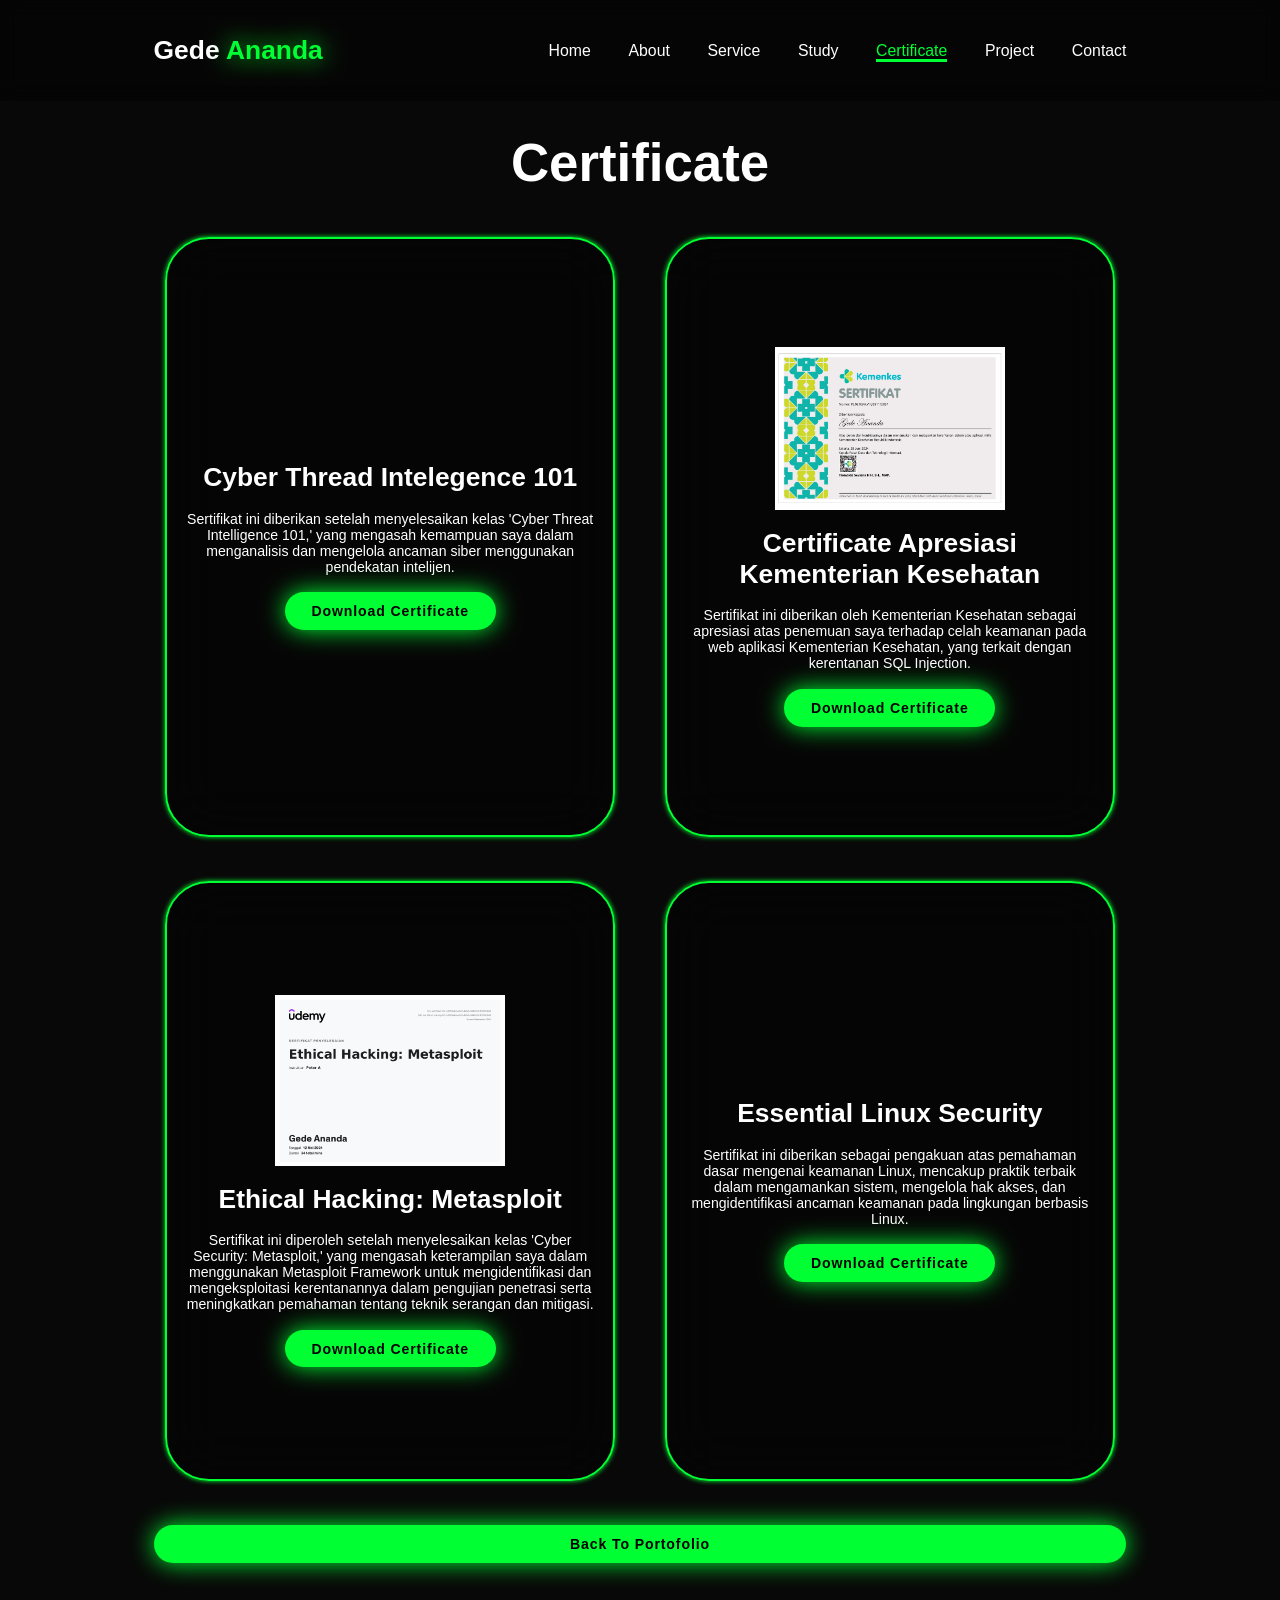
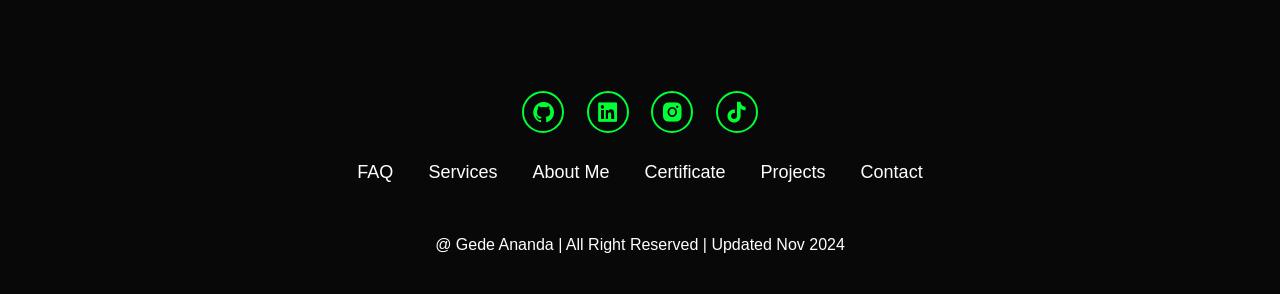
==== certificate.html @ a4a3d056 "Add files via upload" ====
<!DOCTYPE html>
<html lang="en">
	<head>
		<meta charset="UTF-8">
		<meta name="viewport" content="width=device-width, initial-scale=1.0">
		<link rel="icon" href="my_certificate/logo.jpg" type="image/x-icon" />
		<title>Gede Ananda Certificate</title>
		<link rel="stylesheet" href="style.css">
		<link href="https://unpkg.com/boxicons@2.1.4/css/boxicons.min.css" rel="stylesheet"/>
	</head>
	<body>
		<!-- Header Start -->
		<header class="header">
			<a href="#home" class="logo"> Gede <span>Ananda </span> </a>
			<i class="bx bx-menu" id="menu-icon"></i>
			<nav class="navbar">
				<a href="index.html">Home</a>
				<a href="index.html">About</a>
				<a href="#service">Service</a>
				<a href="#study">Study</a>
				<a href="#certificate" class="active">Certificate</a>
				<a href="#project">Project</a>
				<a href="#contact">Contact</a>
			</nav>
		</header>
		<!-- Header End -->
		<!-- Certificate Start -->
		<section class="certificate" id="certificate">
			<h2 class="heading">Certificate</h2>
			<div class="project-box">
				<div class="project-card">
					<img src="/my_certificate/CTI101.jpg" alt="" />
					<h3>Cyber Thread Intelegence 101</h3>
					<p>Sertifikat ini diberikan setelah menyelesaikan kelas 'Cyber Threat Intelligence 101,' yang mengasah kemampuan saya dalam menganalisis dan mengelola ancaman siber menggunakan pendekatan intelijen.</p>
					<div class="btn" onclick="downloadCertificate('/my_certificate/CTI101.pdf', 'CTI101_Certificate')">Download Certificate</div>
				</div>
				<div class="project-card">
					<img src="/my_certificate/KemKes.jpg" alt="" />
					<h3>Certificate Apresiasi Kementerian Kesehatan</h3>
					<p>Sertifikat ini diberikan oleh Kementerian Kesehatan sebagai apresiasi atas penemuan saya terhadap celah keamanan pada web aplikasi Kementerian Kesehatan, yang terkait dengan kerentanan SQL Injection.</p>
					<div class="btn" onclick="downloadCertificate('/my_certificate/KemKes.pdf','Certificate_Kemkes')">Download Certificate</div>
				</div>
				<div class="project-card">
					<img src="/my_certificate/EHM.jpg" alt="" />
					<h3>Ethical Hacking: Metasploit</h3>
					<p>Sertifikat ini diperoleh setelah menyelesaikan kelas 'Cyber Security: Metasploit,' yang mengasah keterampilan saya dalam menggunakan Metasploit Framework untuk mengidentifikasi dan mengeksploitasi kerentanannya dalam pengujian penetrasi serta meningkatkan pemahaman tentang teknik serangan dan mitigasi.</p>
					<div class="btn" onclick="downloadCertificate('/my_certificate/EHM.pdf','Certificate_Ethical_Hacking_Metasploit')">Download Certificate</div>
				</div>
				<div class="project-card">
					<img src="/my_certificate/ELC.jpg" alt="" />
					<h3>Essential Linux Security</h3>
					<p>Sertifikat ini diberikan sebagai pengakuan atas pemahaman dasar mengenai keamanan Linux, mencakup praktik terbaik dalam mengamankan sistem, mengelola hak akses, dan mengidentifikasi ancaman keamanan pada lingkungan berbasis Linux.</p>
					<div class="btn" onclick="downloadCertificate('/my_certificate/ELC.jpg','Certificate_Essential_Linux_Security')">Download Certificate</div>
				</div>
			</div>
			<a href="index.html" class="btntest">Back To Portofolio</a>
		</section>
		<footer class="footer">
			<div class="social">
				<a href="https://github.com/nantzzsec/">
				<i class="bx bxl-github"></i>
				</a>
				<a href="https://id.linkedin.com/in/gede-ananda-960699309">
				<i class="bx bxl-linkedin-square"></i>
				</a>
				<a href="https://instagram.com/gede.ananda_24">
				<i class="bx bxl-instagram-alt"></i>
				</a>
				<a href="https://www.tiktok.com/@accessdenied_error">
				<i class="bx bxl-tiktok"></i>
				</a>
			</div>
			<ul class="lsit">
				<li>
					<a href="#">FAQ</a>
				</li>
				<li>
					<a href="#services">Services</a>
				</li>
				<li>
					<a href="#about">About Me</a>
				</li>
				<li>
					<a href="#certificate">Certificate</a>
				</li>
				<li>
					<a href="#projects">Projects</a>
				</li>
				<li>
					<a href="#contact">Contact</a>
				</li>
			</ul>
			<p class="copyright">@ Gede Ananda | All Right Reserved | Updated Nov 2024</p>
		</footer>
		<script src="script.js"></script>
	</body>
</html>
---- style.css ----
* {
    margin: 0;
    padding: 0;
    box-sizing: border-box;
    text-decoration: none;
    border: none;
    outline: none;
    scroll-behavior: smooth;
    font-family: "Poppins", sans-serif;
}
:root {
    --bg-color: #080808;
    --second-bg-color: #080808;
    --text-color: white;
    --main-color: rgb(0, 255, 51);
}
html{
    font-size: 60%;
    overflow-x: hidden;
}
body{
    background: var(--bg-color);
    color: var(--text-color);
}
.header{
    position: fixed;
    top: 0;
    left: 0;
    padding: 4rem 12% 4rem;
    background: rgba(0, 0, 0, 0.3);
    backdrop-filter: blur(10px);
    display: flex;
    justify-content: space-between;
    align-items: center;
    z-index: 100;
    width: 100%;
}
.logo{
    font-size: 3rem;
    color: var(--text-color);
    font-weight: 800;
    cursor: pointer;
    transition: 0.3 ease;
}
.logo:hover{
    transform: scale(1.1);
}
.logo span{
    text-shadow: 0 0 25px var(--main-color);
}
.navbar a{
    font-size: 1.8rem;
    color: var(--text-color);
    margin-left: 4rem;
    font-weight: 500;
    transition: 0.3s ease;
    border-bottom: 3px solid transparent;
}
.navbar a:hover, .navbar a.active{
    color: var(--main-color);
    border-bottom: 3px solid var(--main-color);
}
#menu-icon{
    font-size: 3.6rem;
    color: var(--main-color);
    display: none;
}
section{
    min-height: 50vh;
    padding: 10rem 12% 10rem;
}
.home{
    display: flex;
    align-items: center;
    justify-content: center;
    gap: 15rem;
}
.home-content{
    display: flex;
    flex-direction: column;
    align-items: flex-end;
    text-align: right;
    justify-content: center;
}
span{
    color: var(--main-color);
}
.logo span{
    color: var(--main-color);
}
.home-content h3{
    margin-bottom: 2rem;
    margin-top: 1rem;
    font-size: 3.5rem;
}
.home-content h1{
    font-size: 7rem;
    font-weight: 700;
    margin-top: 1.5rem;
    line-height: 1;
}
.home-img img{
    position: relative;
    width: 32vw;
    border-radius: 50%;
    box-shadow: 0 0 25px var(--main-color);
    cursor: pointer;
    transition: 0.4s ease-in-out;
}
.home-img img:hover{
    box-shadow: 0 0 25px var(--main-color), 0 0 50px var(--main-color), 0 0 100px var(--main-color);
}
.home-content p{
    font-size: 1.5rem;
    font-weight: 500;
    line-height: 1.8;
    max-width: 1000px;
}
.social-icons a{
    display: inline-flex;
    justify-content: center;
    align-items: center;
    width: 4.5rem;
    height: 4.5rem;
    background: transparent;
    border: 2px solid var(--main-color);
    font-size: 2.5rem;
    border-radius: 50%;
    color: var(--main-color);
    margin: 3rem 1.5rem 3rem 0;
    transition: 0.3 ease;
}
.social-icons a:hover{
    color: var(--text-color);
    transform: scale(1.3)translateY(-5px);
    box-shadow: 0 0 25px var(--main-color);
    background-color: var(--main-color);
}
.btn{
    display: inline-block;
    padding: 1rem 2.8rem;
    background: var(--main-color);
    box-shadow: 0 0 25px var(--main-color);
    border-radius: 4rem;
    font-size: 1.6rem;
    color: black;
    border: 2px solid transparent;
    letter-spacing: 0.1rem;
    font-weight: 600;
    transition: 0.3s ease-in-out;
    cursor: pointer;
}
.btn:hover{
    transform: scale(1.05);
    box-shadow: 0 0 50px var(--main-color);
}
.btn-group{
    display: flex;
    align-items: center;
    gap: 1.5rem;
}
.btn-group a:nth-last-of-type(2){
    background-color: black;
    color: var(--main-color);
    border: 2px solid var(--main-color);
    box-shadow: 0 0 25px transparent;
}
.btn-group a:nth-last-of-type(2):hover{
    box-shadow: 0 0 2px var(--main-color);
    background-color: var(--main-color);
    color: black;
}
.text-animation{
    font-size: 34px;
    font-weight: 600;
    min-width: 280px;
}
.text-animation span{
    position: relative;
}
.text-animation span::before{
    content: "Web Developer";
    color: var(--main-color);
    animation: words 20s infinite;
}
.text-animation span::after{
    content: "";
    background-color: var(--bg-color);
    position: absolute;
    width: calc(100% + 8px);
    height: 100%;
    border-left: 3px solid var(--bg-color);
    right: -8px;
    animation: cursor 0.6s infinite, typing 20s steps(14) infinite;
}
@keyframes cursor{
    to{
        border-left: 2px solid var(--main-color);
   }
}
@keyframes words{
    0%, 20%{
        content: "Cyber Security";
   }
    21%, 40%{
        content: "Penetration Tester";
   }
    41%, 60%{
        content: "Data Engineer";
   }
    61%, 80%{
        content: "Red Team";
   }
    81%, 100%{
        content: "Bug Hunter";
   }
}
@keyframes typing{
    10%, 15%, 30%, 35%, 50%, 55%, 70%, 75%, 90%, 95%{
        width: 0;
   }
    5%, 20%, 25%, 40%, 45%, 60%, 80%, 85%{
        width: calc(100% + 8px) 
   }
}
.about{
    display: flex;
    justify-content: center;
    align-items: center;
    gap: 10rem;
    background: var(--second-bg-color);
    color: var(--text-color);
}
.about-img{
    border-radius: 50%;
}
.about-img img{
    position: relative;
    width: 32vw;
    border-radius: 50%;
    box-shadow: 0 0 25px var(--main-color);
    top: 1rem;
    cursor: pointer;
    transition: 0.4s ease-in-out;
}
.about-img img:hover{
    box-shadow: 0 0 25px var(--main-color), 0 0 50px var(--main-color), 0 0 100px var(--main-color);
}
.heading{
    text-align: center;
    font-size: 6rem;
    margin: 5rem 0;
}
.about-content h2{
    text-align: left;
    line-height: 1.5;
}
.about-content h3{
    font-size: 2.6rem;
}
.about-content p{
    font-size: 1.8rem;
    margin: 2rem 0 3rem;
}
.about .heading{
    margin: 0;
}
.about-content .text-animation span::before{
    content: "Web Developer";
    color: var(--main-color);
    animation: words 20s infinite;
}
.about-content .text-animation span::after{
    content: "";
    background-color: var(--second-bg-color);
    position: absolute;
    width: calc(100% + 8px);
    height: 100%;
    border-left: 3px solid var(--bg-color);
    right: -8px;
    animation: cursor 0.6s infinite, typing 20s steps(14) infinite;
}
::-webkit-scrollbar{
    width: 15px;
}
::-webkit-scrollbar-thumb{
    background-color: var(--main-color);
}
::-webkit-scrollbar-track{
    background-color: var(--bg-color);
    width: 50px;
}
.services{
    background: var(--bg-color);
    color: black;
    text-align: center;
}
.services h2{
    margin-bottom: 5rem;
    color: var(--text-color);
}
.services-container{
    display: grid;
    grid-template-columns: repeat(3,1fr);
    align-items: center;
    gap: 2.5rem;
}
.service-box{
    display: flex;
    align-items: center;
    justify-content: center;
    background-color: var(--main-color);
    height: 600px;
    border-radius: 3rem;
    border: 5px solid transparent;
    cursor: pointer;
    transition: 0.4s ease-in-out;
    text-align: center;
}
.service-box:hover{
    background: var(--second-bg-color);
    color: var(--main-color);
    border: 5px solid var(--main-color);
    transform: scale(1.03);
}
.service-box .services-info{
    height: 100%;
    display: flex;
    flex-direction: column;
    text-align: center;
    justify-content: center;
    align-items: center;
    padding: 5rem 5rem;
}
.service-image img {
    width: 100%;
    height: 100%;
    object-fit: cover;
   /* Memastikan gambar menutupi area */
    filter: brightness(50%);
   /* Gelapkan gambar dengan efek brightness */
}
.service-info h4{
    font-size: 4rem;
    margin: 2rem 0;
    font-weight: 800;
}
.service-info p{
    font-size: 1.4rem;
    font-weight: 600;
    line-height: 1.7;
}
.service-info i{
    font-size: 8rem;
}
.project{
    background: url(background.jpg) center no-repeat;
    background-size: cover;
}
.project-box{
    display: grid;
    grid-template-columns: repeat(3,1fr);
    place-items: center;
    margin: 5rem 0;
    gap: 3rem;
    row-gap: 5rem;
}
.project-card{
    height: 600px;
    max-width: 450px;
    background-color: rgba(0, 0, 0, 0.3);
    backdrop-filter: blur(30px);
    border: 2px solid var(--main-color);
    border-radius: 5rem;
    display: flex;
    flex-direction: column;
    align-items: center;
    justify-content: center;
    text-align: center;
    gap: 2rem;
    padding: 5rem 2rem;
    overflow: hidden;
    cursor: pointer;
    box-shadow: 0 0 5px var(--main-color);
    transition: 0.4s ease;
}
.project-card:hover{
    box-shadow: 0 0 25px var(--main-color), 0 0 50px var(--main-color);
    transform: scale(1.02);
}
.project-card img{
    max-width: 18vw;
    object-fit: cover;
}
.project-card h3{
    font-size: 3rem;
}
.project-card p{
    font-size: 1.6rem;
}
.contact{
    background-color: var(--bg-color);
}
.contact h2{
    margin-bottom: 3rem;
    color: var(--text-color);
}
.contact form{
    display: flex;
    align-items: center;
    justify-content: center;
    gap: 3rem;
    margin: 5rem auto;
    text-align: center;
}
.contact form .input-box{
    display: flex;
    justify-content: center;
    flex-wrap: wrap;
}
.contact form .input-box input, .contact form textarea{
    width: 100%;
    padding: 2.5rem;
    font-size: 1.8rem;
    color: var(--text-color);
    background: var(--bg-color);
    border-radius: 2rem;
    border: 2px solid var(--main-color);
    margin: 1.5rem 0;
    resize: none;
}
.contact form .btn{
    margin-top: 2rem;
}
.footer{
    position: relative;
    bottom: 0;
    width: 100%;
    padding: 40px 0;
    background-color: var(--second-bg-color);
}
.footer .social{
    text-align: center;
    padding-bottom: 25px;
    color: var(--main-color);
}
.footer .social a{
    font-size: 25px;
    color: var(--main-color);
    border: 2px solid var(--main-color);
    width: 42px;
    height: 42px;
    line-height: 42px;
    display: inline-block;
    text-align: center;
    border-radius: 50%;
    margin: 0 10px;
    transition: 0.3s ease;
}
.footer .social a:hover{
    transform: scale(1.2)translateY(-10px);
    background-color: var(--main-color);
    color: black;
    box-shadow: 0 0 25px var(--main-color);
}
.footer ul{
    margin-top: 0;
    padding: 0;
    font-size: 18px;
    line-height: 1.6;
    margin-bottom: 0;
    text-align: center;
}
.footer ul li a{
    color: white;
    border-bottom: 3px solid transparent;
    transition: 0.3s ease;
}
.footer ul li a:hover{
    border-bottom: 3px solid var(--main-color);
}
.footer ul li{
    display: inline-block;
    padding: 0 15px;
}
.footer .copyright{
    margin-top: 50px;
    text-align: center;
    font-size: 16px;
    color: var(--text-color);
}
@media(max-width:1285px){
    html{
        font-size: 55%;
   }
    .services-container{
        padding-bottom: 7rem;
        grid-template-columns: repeat(1,1fr);
        margin: 0 5rem;
   }
    .project-box{
        grid-template-columns: repeat(2,1fr);
   }
    .project-box{
        min-width: 30vw;
   }
}
@media(max-width:991px){
    header{
        padding: 2rem 3%;
   }
    section{
        padding: 10rem 3% 2rem;
   }
    .contact form{
        flex-direction: column;
   }
    .footer{
        padding: 2rem 3%;
   }
}
@media(max-width:895px){
    #menu-icon{
        display: block;
   }
    .navbar{
        position: absolute;
        top: 100%;
        right: 0;
        width: 50%;
        padding: 1rem 3%;
        background: rgba(0, 0, 0, 0.8);
        backdrop-filter: blur(20px);
        border-top-left-radius: 2rem;
        border-left: 2px solid var(--main-color);
        border-bottom: 2px solid var(--main-color);
        display: none;
   }
    .navbar .active{
        display: block;
   }
    .navbar a{
        display: block;
        font-size: 2rem;
        margin: 3rem 0;
        color: white;
   }
    .home{
        flex-direction: column-reverse;
        margin: 5rem 4rem;
        gap: 3rem;
   }
    .home-content{
        display: flex;
        flex-direction: column;
        align-items: center;
        justify-content: center;
        text-align: center;
   }
    .home-content h3{
        font-size: 2.6rem;
   }
    .home-content h1{
        font-size: 8rem;
        margin-top: 3rem;
   }
    .home-content p{
        max-width: 600px;
        margin: 0 auto;
   }
    .home-img img{
        width: 56vw;
        margin: 3rem 0;
   }
    .about {
        flex-direction: column-reverse;
        padding: 10rem 9% 10rem;
   }
    .about .heading{
        margin: 3rem 0;
   }
    .about img{
        width: 50vw;
   }
    .services h2{
        margin-bottom: 3rem;
   }
    .services-container{
        grid-template-columns: repeat(1,1fr);
   }
    .project-box{
        grid-template-columns: repeat(1,1fr);
   }
    .project-box img{
        min-width: 42rem;
   }
}
.timeline {
    background-color: var(--main-color);
    padding: 20px;
    border-radius: 25px;
    box-shadow: 0 4px 8px rgba(0, 0, 0, 0.1);
}
.timeline-item {
    display: flex;
    align-items: center;
    margin-bottom: 20px;
    position: relative;
}
.timeline-item:last-child {
    margin-bottom: 0;
}
.timeline-icon {
    width: 40px;
    height: 40px;
    background-color: #fff;
    border: 2px dashed var(--main-color);
    border-radius: 50%;
    display: flex;
    align-items: center;
    justify-content: center;
    margin-right: 20px;
}
.timeline-icon::before {
    content: "🎓";
    font-size: 20px;
    color: var(--main-color);
}
.timeline-content {
    background-color: var(--main-color);
    border-radius: 5px;
    padding: 10px;
    width: 100%;
}
.date {
    background-color: var(--bg-color);
    color: var(--text-color);
    font-size: 12px;
    padding: 2px 10px;
    border-radius: 12px;
    margin-bottom: 8px;
    display: inline-block;
}
.title {
    color: var(--bg-color);
    font-size: 18px;
    margin: 0;
    font-weight: bold;
}
.service p {
    color: var(--bg-color);
    font-size: 14px;
    margin: 5px 0 0;
}
.service-card{
    height: 350px;
    max-width: 450px;
    background-color: rgba(0, 0, 0, 0.3);
    backdrop-filter: blur(30px);
    border: 2px solid var(--main-color);
    border-radius: 5rem;
    display: flex;
    flex-direction: column;
    align-items: center;
    justify-content: center;
    text-align: center;
    gap: 2rem;
    padding: 5rem 2rem;
    overflow: hidden;
    cursor: pointer;
    box-shadow: 0 0 5px var(--main-color);
    transition: 0.4s ease;
}
.service-card:hover{
    box-shadow: 0 0 25px var(--main-color), 0 0 50px var(--main-color);
    transform: scale(1.02);
}
.service-card img{
    max-width: 18vw;
    object-fit: cover;
}
.service-card h3{
    font-size: 3rem;
}
.service-card p{
    font-size: 1.6rem;
}
.btntest{
    display: flex;
    justify-content: center;
    padding: 1rem 2.8rem;
    background: var(--main-color);
    box-shadow: 0 0 25px var(--main-color);
    border-radius: 4rem;
    font-size: 1.6rem;
    color: black;
    border: 2px solid transparent;
    letter-spacing: 0.1rem;
    font-weight: 600;
    transition: 0.3s ease-in-out;
    cursor: pointer;
}
.btntest:hover{
    transform: scale(1.05);
    box-shadow: 0 0 50px var(--main-color);
}
.btntest-group{
    display: flex;
    align-items: center;
    gap: 1.5rem;
}
.btntest-group a:nth-last-of-type(2){
    background-color: black;
    color: var(--main-color);
    border: 2px solid var(--main-color);
    box-shadow: 0 0 25px transparent;
}
.btntestgroup a:nth-last-of-type(2):hover{
    box-shadow: 0 0 2px var(--main-color);
    background-color: var(--main-color);
    color: black;
}
.experience {
    background-color: var(--main-color);
    padding: 20px;
    border-radius: 25px;
    box-shadow: 0 4px 8px rgba(0, 0, 0, 0.1);
}
.experience-item {
    display: flex;
    align-items: center;
    margin-bottom: 20px;
    position: relative;
}
.experience-item:last-child {
    margin-bottom: 0;
}
.experience-icon {
    width: 40px;
    height: 40px;
    background-color: #fff;
    border: 2px dashed var(--main-color);
    border-radius: 50%;
    display: flex;
    align-items: center;
    justify-content: center;
    margin-right: 20px;
}
.experience-icon::before {
    content: "💼";
    font-size: 20px;
    color: var(--main-color);
}
.experience-content {
    background-color: var(--main-color);
    border-radius: 5px;
    padding: 10px;
    width: 100%;
}
.btncv{
    display: inline-block;
    padding: 1rem 2.8rem;
    background: var(--main-color);
    box-shadow: 0 0 25px var(--main-color);
    border-radius: 4rem;
    font-size: 1.6rem;
    color: black;
    border: 2px solid transparent;
    letter-spacing: 0.1rem;
    font-weight: 600;
    transition: 0.3s ease-in-out;
    cursor: pointer;
}
.btncv:hover{
    transform: scale(1.05);
    box-shadow: 0 0 50px var(--main-color);
}
.btncv-group{
    display: flex;
    align-items: center;
    gap: 1.5rem;
}
.btncv-group a:nth-last-of-type(2){
    background-color: black;
    color: var(--main-color);
    border: 2px solid var(--main-color);
    box-shadow: 0 0 25px transparent;
}
.btncv-group a:nth-last-of-type(2):hover{
    box-shadow: 0 0 2px var(--main-color);
    background-color: var(--main-color);
    color: black;
}
.popup {
    display: none;
    position: fixed;
    top: 0;
    left: 0;
    width: 100%;
    height: 100%;
    background-color: rgba(0, 0, 0, 0.8);
    justify-content: center;
    align-items: center;
    z-index: 9999;
}
.popup-content {
    position: relative;
    background: #ffffff00;
    padding: 50px;
    border-radius: 10px;    
    text-align: center;
}

.popup-images {
    display: flex;
    gap: 20px;
    justify-content: center;
    flex-wrap: wrap;
}

.popup-images img {
    max-width: 450px;
    height: auto;
    border-radius: 5px;
    box-shadow: 0px 0px 10px rgba(0, 0, 0, 0.5);
}

.close {
    position: absolute;
    top: 10px;
    right: 10px;
    font-size: 50px;
    font-weight: bold;
    cursor: pointer;
    color: #ff0000;
    
}
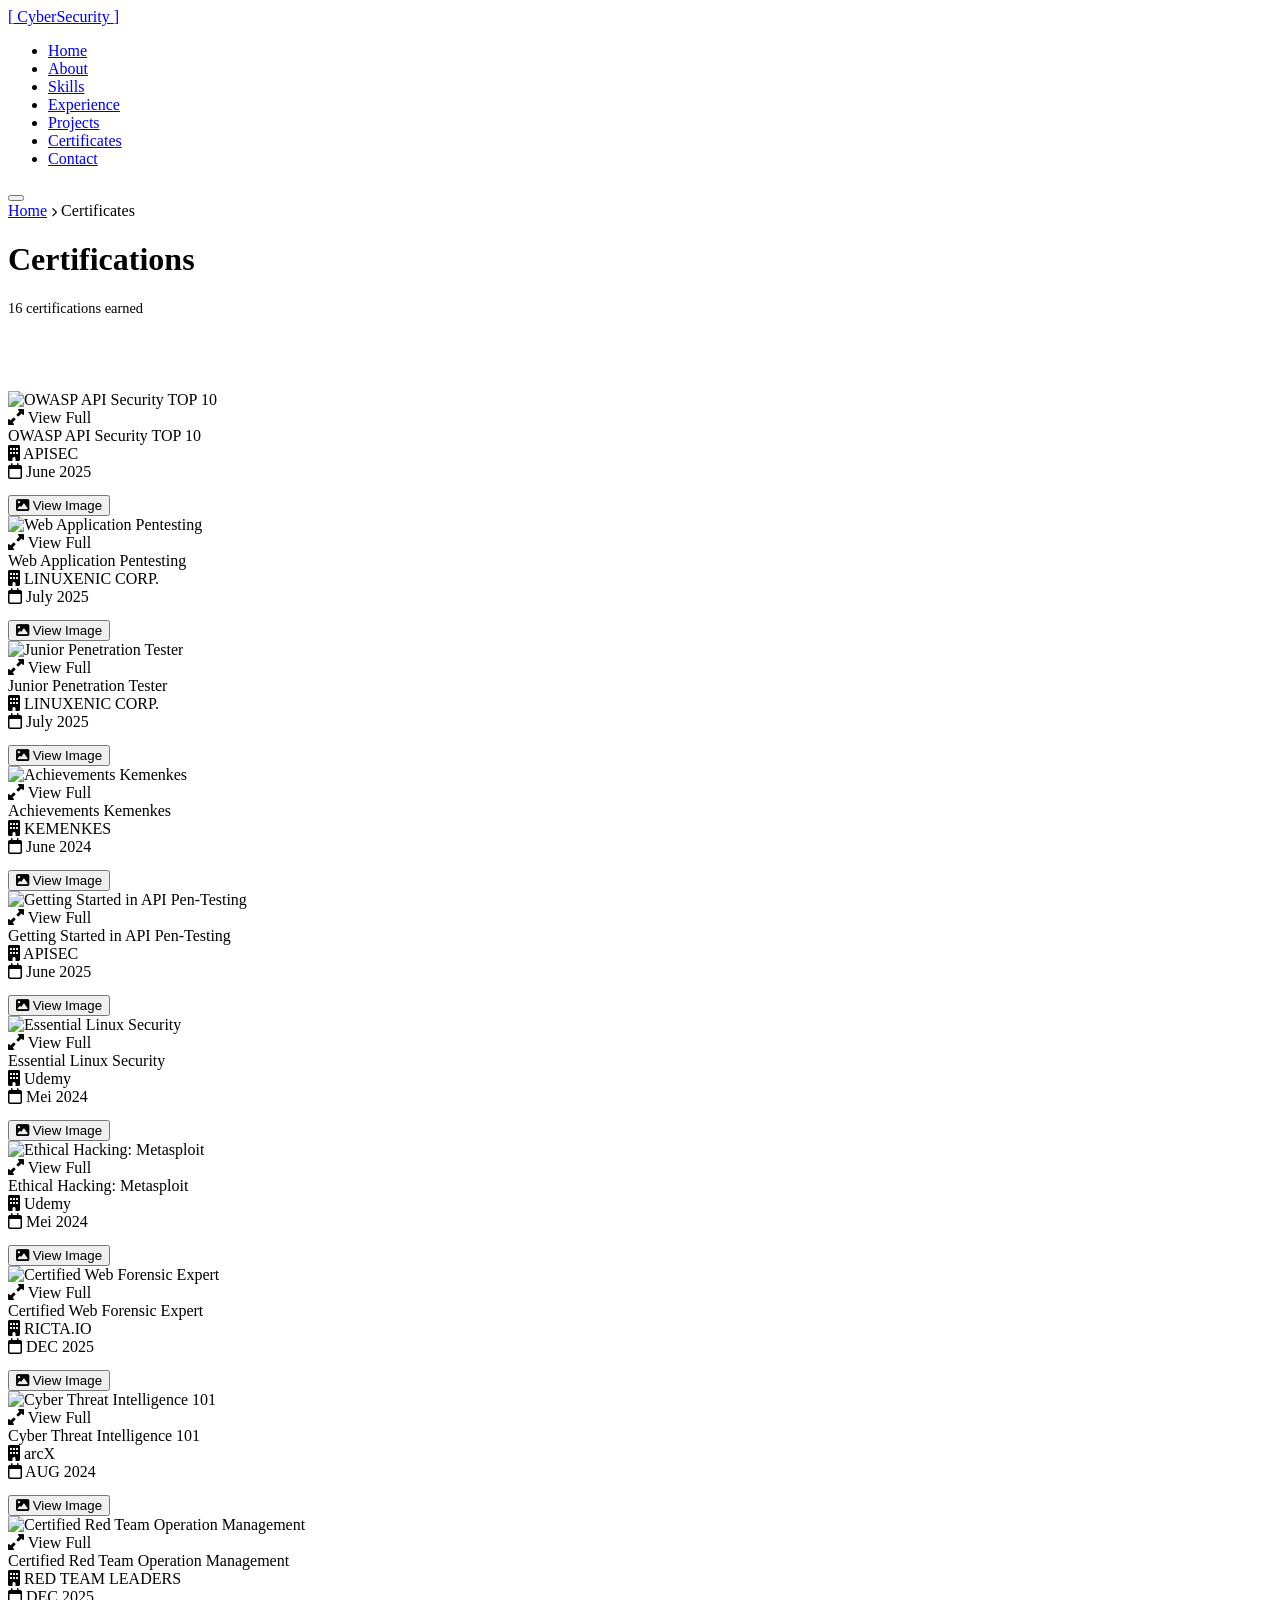
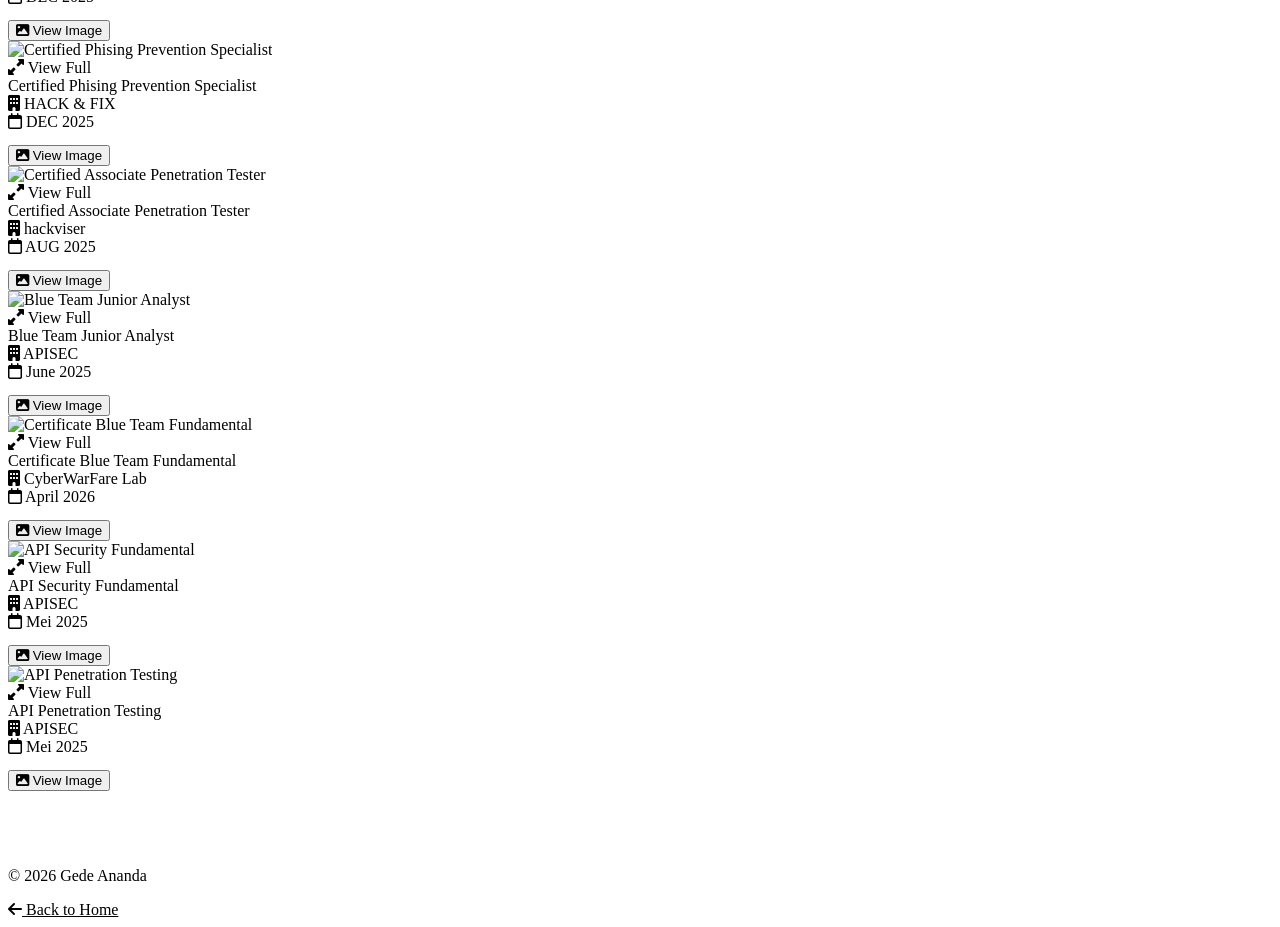
==== commit 411ab2c7: "new" ====
--- a/certificate.html
+++ b/certificate.html
@@ -1,97 +1,435 @@
 <!DOCTYPE html>
 <html lang="en">
-	<head>
-		<meta charset="UTF-8">
-		<meta name="viewport" content="width=device-width, initial-scale=1.0">
-		<link rel="icon" href="my_certificate/logo.jpg" type="image/x-icon" />
-		<title>Gede Ananda Certificate</title>
-		<link rel="stylesheet" href="style.css">
-		<link href="https://unpkg.com/boxicons@2.1.4/css/boxicons.min.css" rel="stylesheet"/>
-	</head>
-	<body>
-		<!-- Header Start -->
-		<header class="header">
-			<a href="#home" class="logo"> Gede <span>Ananda </span> </a>
-			<i class="bx bx-menu" id="menu-icon"></i>
-			<nav class="navbar">
-				<a href="index.html">Home</a>
-				<a href="index.html">About</a>
-				<a href="#service">Service</a>
-				<a href="#study">Study</a>
-				<a href="#certificate" class="active">Certificate</a>
-				<a href="#project">Project</a>
-				<a href="#contact">Contact</a>
-			</nav>
-		</header>
-		<!-- Header End -->
-		<!-- Certificate Start -->
-		<section class="certificate" id="certificate">
-			<h2 class="heading">Certificate</h2>
-			<div class="project-box">
-				<div class="project-card">
-					<img src="/my_certificate/CTI101.jpg" alt="" />
-					<h3>Cyber Thread Intelegence 101</h3>
-					<p>Sertifikat ini diberikan setelah menyelesaikan kelas 'Cyber Threat Intelligence 101,' yang mengasah kemampuan saya dalam menganalisis dan mengelola ancaman siber menggunakan pendekatan intelijen.</p>
-					<div class="btn" onclick="downloadCertificate('/my_certificate/CTI101.pdf', 'CTI101_Certificate')">Download Certificate</div>
-				</div>
-				<div class="project-card">
-					<img src="/my_certificate/KemKes.jpg" alt="" />
-					<h3>Certificate Apresiasi Kementerian Kesehatan</h3>
-					<p>Sertifikat ini diberikan oleh Kementerian Kesehatan sebagai apresiasi atas penemuan saya terhadap celah keamanan pada web aplikasi Kementerian Kesehatan, yang terkait dengan kerentanan SQL Injection.</p>
-					<div class="btn" onclick="downloadCertificate('/my_certificate/KemKes.pdf','Certificate_Kemkes')">Download Certificate</div>
-				</div>
-				<div class="project-card">
-					<img src="/my_certificate/EHM.jpg" alt="" />
-					<h3>Ethical Hacking: Metasploit</h3>
-					<p>Sertifikat ini diperoleh setelah menyelesaikan kelas 'Cyber Security: Metasploit,' yang mengasah keterampilan saya dalam menggunakan Metasploit Framework untuk mengidentifikasi dan mengeksploitasi kerentanannya dalam pengujian penetrasi serta meningkatkan pemahaman tentang teknik serangan dan mitigasi.</p>
-					<div class="btn" onclick="downloadCertificate('/my_certificate/EHM.pdf','Certificate_Ethical_Hacking_Metasploit')">Download Certificate</div>
-				</div>
-				<div class="project-card">
-					<img src="/my_certificate/ELC.jpg" alt="" />
-					<h3>Essential Linux Security</h3>
-					<p>Sertifikat ini diberikan sebagai pengakuan atas pemahaman dasar mengenai keamanan Linux, mencakup praktik terbaik dalam mengamankan sistem, mengelola hak akses, dan mengidentifikasi ancaman keamanan pada lingkungan berbasis Linux.</p>
-					<div class="btn" onclick="downloadCertificate('/my_certificate/ELC.jpg','Certificate_Essential_Linux_Security')">Download Certificate</div>
-				</div>
-			</div>
-			<a href="index.html" class="btntest">Back To Portofolio</a>
-		</section>
-		<footer class="footer">
-			<div class="social">
-				<a href="https://github.com/nantzzsec/">
-				<i class="bx bxl-github"></i>
-				</a>
-				<a href="https://id.linkedin.com/in/gede-ananda-960699309">
-				<i class="bx bxl-linkedin-square"></i>
-				</a>
-				<a href="https://instagram.com/gede.ananda_24">
-				<i class="bx bxl-instagram-alt"></i>
-				</a>
-				<a href="https://www.tiktok.com/@accessdenied_error">
-				<i class="bx bxl-tiktok"></i>
-				</a>
-			</div>
-			<ul class="lsit">
-				<li>
-					<a href="#">FAQ</a>
-				</li>
-				<li>
-					<a href="#services">Services</a>
-				</li>
-				<li>
-					<a href="#about">About Me</a>
-				</li>
-				<li>
-					<a href="#certificate">Certificate</a>
-				</li>
-				<li>
-					<a href="#projects">Projects</a>
-				</li>
-				<li>
-					<a href="#contact">Contact</a>
-				</li>
-			</ul>
-			<p class="copyright">@ Gede Ananda | All Right Reserved | Updated Nov 2024</p>
-		</footer>
-		<script src="script.js"></script>
-	</body>
-</html>+
+<head>
+  <meta charset="UTF-8">
+  <meta name="viewport" content="width=device-width, initial-scale=1.0">
+  <title>Certificates | Gede Ananda</title>
+  <meta name="description" content="Cyber security certifications including CompTIA Security+, CEH, OWASP and more.">
+  <link rel="stylesheet" href="https://cdnjs.cloudflare.com/ajax/libs/font-awesome/6.5.0/css/all.min.css">
+  <link rel="stylesheet" href="assets/css/style.css">
+  <link rel="stylesheet" href="assets/css/cursor-particles.css">
+</head>
+
+<body>
+
+  <nav class="navbar scrolled" id="navbar">
+    <div class="container">
+      <a href="index.html" class="nav-logo"><span class="logo-bracket">[</span>&nbsp;CyberSecurity&nbsp;<span
+          class="logo-bracket">]</span></a>
+      <ul class="nav-links" id="nav-links">
+        <li><a href="index.html">Home</a></li>
+        <li><a href="index.html#about">About</a></li>
+        <li><a href="index.html#skills">Skills</a></li>
+        <li><a href="index.html#experience">Experience</a></li>
+        <li><a href="projects.html">Projects</a></li>
+        <li><a href="certificates.html" class="active">Certificates</a></li>
+        <li><a href="index.html#contact" class="nav-cta">Contact</a></li>
+      </ul>
+      <button class="nav-toggle" id="nav-toggle"><span></span><span></span><span></span></button>
+    </div>
+  </nav>
+
+  <div class="page-header">
+    <div class="container">
+      <div class="breadcrumb">
+        <a href="index.html">Home</a>
+        <i class="fas fa-chevron-right" style="font-size:.6rem"></i>
+        Certificates
+      </div>
+      <h1 class="page-header-title">Certifications</h1>
+      <p style="color:var(--text-muted);margin-top:8px;font-size:.9rem">16 certifications earned</p>
+    </div>
+  </div>
+
+  <section style="padding:60px 0" data-cursor-theme="blue">
+    <div class="container">
+
+      <div class="certs-grid">
+        <div class="cert-card reveal" style="transition-delay:0s">
+          <div class="cert-image-wrap" data-lightbox-src="assets/uploads/certificates/OAST.jpg"
+            data-lightbox-title="OWASP API Security TOP 10">
+            <img src="assets/uploads/certificates/OAST.jpg" alt="OWASP API Security TOP 10" class="cert-image"
+              loading="lazy">
+            <div class="cert-image-overlay">
+              <i class="fas fa-expand-alt"></i>
+              <span>View Full</span>
+            </div>
+          </div>
+          <div class="cert-body">
+            <div class="cert-title">OWASP API Security TOP 10</div>
+            <div class="cert-issuer"><i class="fas fa-building"></i> APISEC</div>
+            <div class="cert-date"><i class="far fa-calendar"></i> June 2025</div>
+            <div style="display:flex;gap:8px;flex-wrap:wrap;margin-top:14px">
+              <button type="button" class="cert-link" data-lightbox-src="assets/uploads/certificates/OAST.jpg"
+                data-lightbox-title="OWASP API Security TOP 10">
+                <i class="fas fa-image"></i> View Image
+              </button>
+            </div>
+          </div>
+        </div>
+
+        <div class="cert-card reveal" style="transition-delay:0s">
+          <div class="cert-image-wrap" data-lightbox-src="assets/uploads/certificates/LWAP.jpg"
+            data-lightbox-title="Web Application Pentesting">
+            <img src="assets/uploads/certificates/LWAP.jpg" alt="Web Application Pentesting" class="cert-image"
+              loading="lazy">
+            <div class="cert-image-overlay">
+              <i class="fas fa-expand-alt"></i>
+              <span>View Full</span>
+            </div>
+          </div>
+          <div class="cert-body">
+            <div class="cert-title">Web Application Pentesting</div>
+            <div class="cert-issuer"><i class="fas fa-building"></i> LINUXENIC CORP.</div>
+            <div class="cert-date"><i class="far fa-calendar"></i> July 2025</div>
+            <div style="display:flex;gap:8px;flex-wrap:wrap;margin-top:14px">
+              <button type="button" class="cert-link" data-lightbox-src="assets/uploads/certificates/LWAP.jpg"
+                data-lightbox-title="Web Application Pentesting">
+                <i class="fas fa-image"></i> View Image
+              </button>
+            </div>
+          </div>
+        </div>
+
+        <div class="cert-card reveal" style="transition-delay:0s">
+          <div class="cert-image-wrap" data-lightbox-src="assets/uploads/certificates/LJPT.jpg"
+            data-lightbox-title="Junior Penetration Tester">
+            <img src="assets/uploads/certificates/LJPT.jpg" alt="Junior Penetration Tester" class="cert-image"
+              loading="lazy">
+            <div class="cert-image-overlay">
+              <i class="fas fa-expand-alt"></i>
+              <span>View Full</span>
+            </div>
+          </div>
+          <div class="cert-body">
+            <div class="cert-title">Junior Penetration Tester</div>
+            <div class="cert-issuer"><i class="fas fa-building"></i> LINUXENIC CORP.</div>
+            <div class="cert-date"><i class="far fa-calendar"></i> July 2025</div>
+            <div style="display:flex;gap:8px;flex-wrap:wrap;margin-top:14px">
+              <button type="button" class="cert-link" data-lightbox-src="assets/uploads/certificates/LJPT.jpg"
+                data-lightbox-title="Junior Penetration Tester">
+                <i class="fas fa-image"></i> View Image
+              </button>
+            </div>
+          </div>
+        </div>
+
+        <div class="cert-card reveal" style="transition-delay:0s">
+          <div class="cert-image-wrap" data-lightbox-src="assets/uploads/certificates/kemkes.jpg"
+            data-lightbox-title="Achievements Kemenkes">
+            <img src="assets/uploads/certificates/kemkes.jpg" alt="Achievements Kemenkes" class="cert-image"
+              loading="lazy">
+            <div class="cert-image-overlay">
+              <i class="fas fa-expand-alt"></i>
+              <span>View Full</span>
+            </div>
+          </div>
+          <div class="cert-body">
+            <div class="cert-title">Achievements Kemenkes</div>
+            <div class="cert-issuer"><i class="fas fa-building"></i> KEMENKES</div>
+            <div class="cert-date"><i class="far fa-calendar"></i> June 2024</div>
+            <div style="display:flex;gap:8px;flex-wrap:wrap;margin-top:14px">
+              <button type="button" class="cert-link" data-lightbox-src="assets/uploads/certificates/kemkes.jpg"
+                data-lightbox-title="Achievements Kemenkes">
+                <i class="fas fa-image"></i> View Image
+              </button>
+            </div>
+          </div>
+        </div>
+
+        <div class="cert-card reveal" style="transition-delay:0s">
+          <div class="cert-image-wrap" data-lightbox-src="assets/uploads/certificates/GSAP.jpg"
+            data-lightbox-title="Getting Started in API Pen-Testing">
+            <img src="assets/uploads/certificates/GSAP.jpg" alt="Getting Started in API Pen-Testing" class="cert-image"
+              loading="lazy">
+            <div class="cert-image-overlay">
+              <i class="fas fa-expand-alt"></i>
+              <span>View Full</span>
+            </div>
+          </div>
+          <div class="cert-body">
+            <div class="cert-title">Getting Started in API Pen-Testing</div>
+            <div class="cert-issuer"><i class="fas fa-building"></i> APISEC</div>
+            <div class="cert-date"><i class="far fa-calendar"></i> June 2025</div>
+            <div style="display:flex;gap:8px;flex-wrap:wrap;margin-top:14px">
+              <button type="button" class="cert-link" data-lightbox-src="assets/uploads/certificates/GSAP.jpg"
+                data-lightbox-title="Getting Started in API Pen-Testing">
+                <i class="fas fa-image"></i> View Image
+              </button>
+            </div>
+          </div>
+        </div>
+
+        <div class="cert-card reveal" style="transition-delay:0s">
+          <div class="cert-image-wrap" data-lightbox-src="assets/uploads/certificates/ELS.jpg"
+            data-lightbox-title="Essential Linux Security">
+            <img src="assets/uploads/certificates/ELS.jpg" alt="Essential Linux Security" class="cert-image"
+              loading="lazy">
+            <div class="cert-image-overlay">
+              <i class="fas fa-expand-alt"></i>
+              <span>View Full</span>
+            </div>
+          </div>
+          <div class="cert-body">
+            <div class="cert-title">Essential Linux Security</div>
+            <div class="cert-issuer"><i class="fas fa-building"></i> Udemy</div>
+            <div class="cert-date"><i class="far fa-calendar"></i> Mei 2024</div>
+            <div style="display:flex;gap:8px;flex-wrap:wrap;margin-top:14px">
+              <button type="button" class="cert-link" data-lightbox-src="assets/uploads/certificates/ELS.jpg"
+                data-lightbox-title="Essential Linux Security">
+                <i class="fas fa-image"></i> View Image
+              </button>
+            </div>
+          </div>
+        </div>
+
+        <div class="cert-card reveal" style="transition-delay:0s">
+          <div class="cert-image-wrap" data-lightbox-src="assets/uploads/certificates/EHM.jpg"
+            data-lightbox-title="Ethical Hacking: Metasploit">
+            <img src="assets/uploads/certificates/EHM.jpg" alt="Ethical Hacking: Metasploit" class="cert-image"
+              loading="lazy">
+            <div class="cert-image-overlay">
+              <i class="fas fa-expand-alt"></i>
+              <span>View Full</span>
+            </div>
+          </div>
+          <div class="cert-body">
+            <div class="cert-title">Ethical Hacking: Metasploit</div>
+            <div class="cert-issuer"><i class="fas fa-building"></i> Udemy</div>
+            <div class="cert-date"><i class="far fa-calendar"></i> Mei 2024</div>
+            <div style="display:flex;gap:8px;flex-wrap:wrap;margin-top:14px">
+              <button type="button" class="cert-link" data-lightbox-src="assets/uploads/certificates/EHM.jpg"
+                data-lightbox-title="Ethical Hacking: Metasploit">
+                <i class="fas fa-image"></i> View Image
+              </button>
+            </div>
+          </div>
+        </div>
+
+        <div class="cert-card reveal" style="transition-delay:0s">
+          <div class="cert-image-wrap" data-lightbox-src="assets/uploads/certificates/CWFE.jpg"
+            data-lightbox-title="Certified Web Forensic Expert">
+            <img src="assets/uploads/certificates/CWFE.jpg" alt="Certified Web Forensic Expert" class="cert-image"
+              loading="lazy">
+            <div class="cert-image-overlay">
+              <i class="fas fa-expand-alt"></i>
+              <span>View Full</span>
+            </div>
+          </div>
+          <div class="cert-body">
+            <div class="cert-title">Certified Web Forensic Expert</div>
+            <div class="cert-issuer"><i class="fas fa-building"></i> RICTA.IO</div>
+            <div class="cert-date"><i class="far fa-calendar"></i> DEC 2025</div>
+            <div style="display:flex;gap:8px;flex-wrap:wrap;margin-top:14px">
+              <button type="button" class="cert-link" data-lightbox-src="assets/uploads/certificates/CWFE.jpg"
+                data-lightbox-title="Certified Web Forensic Expert">
+                <i class="fas fa-image"></i> View Image
+              </button>
+            </div>
+          </div>
+        </div>
+
+        <div class="cert-card reveal" style="transition-delay:0s">
+          <div class="cert-image-wrap" data-lightbox-src="assets/uploads/certificates/CTI.jpg"
+            data-lightbox-title="Cyber Threat Intelligence 101">
+            <img src="assets/uploads/certificates/CTI.jpg" alt="Cyber Threat Intelligence 101" class="cert-image"
+              loading="lazy">
+            <div class="cert-image-overlay">
+              <i class="fas fa-expand-alt"></i>
+              <span>View Full</span>
+            </div>
+          </div>
+          <div class="cert-body">
+            <div class="cert-title">Cyber Threat Intelligence 101</div>
+            <div class="cert-issuer"><i class="fas fa-building"></i> arcX</div>
+            <div class="cert-date"><i class="far fa-calendar"></i> AUG 2024</div>
+            <div style="display:flex;gap:8px;flex-wrap:wrap;margin-top:14px">
+              <button type="button" class="cert-link" data-lightbox-src="assets/uploads/certificates/CTI.jpg"
+                data-lightbox-title="Cyber Threat Intelligence 101">
+                <i class="fas fa-image"></i> View Image
+              </button>
+            </div>
+          </div>
+        </div>
+
+        <div class="cert-card reveal" style="transition-delay:0s">
+          <div class="cert-image-wrap" data-lightbox-src="assets/uploads/certificates/CRTOM.jpg"
+            data-lightbox-title="Certified Red Team Operation Management">
+            <img src="assets/uploads/certificates/CRTOM.jpg" alt="Certified Red Team Operation Management"
+              class="cert-image" loading="lazy">
+            <div class="cert-image-overlay">
+              <i class="fas fa-expand-alt"></i>
+              <span>View Full</span>
+            </div>
+          </div>
+          <div class="cert-body">
+            <div class="cert-title">Certified Red Team Operation Management</div>
+            <div class="cert-issuer"><i class="fas fa-building"></i> RED TEAM LEADERS</div>
+            <div class="cert-date"><i class="far fa-calendar"></i> DEC 2025</div>
+            <div style="display:flex;gap:8px;flex-wrap:wrap;margin-top:14px">
+              <button type="button" class="cert-link" data-lightbox-src="assets/uploads/certificates/CRTOM.jpg"
+                data-lightbox-title="Certified Red Team Operation Management">
+                <i class="fas fa-image"></i> View Image
+              </button>
+            </div>
+          </div>
+        </div>
+
+        <div class="cert-card reveal" style="transition-delay:0s">
+          <div class="cert-image-wrap" data-lightbox-src="assets/uploads/certificates/CPPS.jpg"
+            data-lightbox-title="Certified Phising Prevention Specialist">
+            <img src="assets/uploads/certificates/CPPS.jpg" alt="Certified Phising Prevention Specialist"
+              class="cert-image" loading="lazy">
+            <div class="cert-image-overlay">
+              <i class="fas fa-expand-alt"></i>
+              <span>View Full</span>
+            </div>
+          </div>
+          <div class="cert-body">
+            <div class="cert-title">Certified Phising Prevention Specialist</div>
+            <div class="cert-issuer"><i class="fas fa-building"></i> HACK & FIX</div>
+            <div class="cert-date"><i class="far fa-calendar"></i> DEC 2025</div>
+            <div style="display:flex;gap:8px;flex-wrap:wrap;margin-top:14px">
+              <button type="button" class="cert-link" data-lightbox-src="assets/uploads/certificates/CPPS.jpg"
+                data-lightbox-title="Certified Phising Prevention Specialist">
+                <i class="fas fa-image"></i> View Image
+              </button>
+            </div>
+          </div>
+        </div>
+
+        <div class="cert-card reveal" style="transition-delay:0s">
+          <div class="cert-image-wrap" data-lightbox-src="assets/uploads/certificates/CAPT.jpg"
+            data-lightbox-title="Certified Associate Penetration Tester">
+            <img src="assets/uploads/certificates/CAPT.jpg" alt="Certified Associate Penetration Tester"
+              class="cert-image" loading="lazy">
+            <div class="cert-image-overlay">
+              <i class="fas fa-expand-alt"></i>
+              <span>View Full</span>
+            </div>
+          </div>
+          <div class="cert-body">
+            <div class="cert-title">Certified Associate Penetration Tester</div>
+            <div class="cert-issuer"><i class="fas fa-building"></i> hackviser</div>
+            <div class="cert-date"><i class="far fa-calendar"></i> AUG 2025</div>
+            <div style="display:flex;gap:8px;flex-wrap:wrap;margin-top:14px">
+              <button type="button" class="cert-link" data-lightbox-src="assets/uploads/certificates/CAPT.jpg"
+                data-lightbox-title="Certified Associate Penetration Tester">
+                <i class="fas fa-image"></i> View Image
+              </button>
+            </div>
+          </div>
+        </div>
+
+        <div class="cert-card reveal" style="transition-delay:0s">
+          <div class="cert-image-wrap" data-lightbox-src="assets/uploads/certificates/BTFA.jpg"
+            data-lightbox-title="Blue Team Junior Analyst">
+            <img src="assets/uploads/certificates/BTFA.jpg" alt="Blue Team Junior Analyst" class="cert-image"
+              loading="lazy">
+            <div class="cert-image-overlay">
+              <i class="fas fa-expand-alt"></i>
+              <span>View Full</span>
+            </div>
+          </div>
+          <div class="cert-body">
+            <div class="cert-title">Blue Team Junior Analyst</div>
+            <div class="cert-issuer"><i class="fas fa-building"></i> APISEC</div>
+            <div class="cert-date"><i class="far fa-calendar"></i> June 2025</div>
+            <div style="display:flex;gap:8px;flex-wrap:wrap;margin-top:14px">
+              <button type="button" class="cert-link" data-lightbox-src="assets/uploads/certificates/BTFA.jpg"
+                data-lightbox-title="Blue Team Junior Analyst">
+                <i class="fas fa-image"></i> View Image
+              </button>
+            </div>
+          </div>
+        </div>
+
+        <div class="cert-card reveal" style="transition-delay:0s">
+          <div class="cert-image-wrap" data-lightbox-src="assets/uploads/certificates/BTF.jpg"
+            data-lightbox-title="Certificate Blue Team Fundamental">
+            <img src="assets/uploads/certificates/BTF.jpg" alt="Certificate Blue Team Fundamental" class="cert-image"
+              loading="lazy">
+            <div class="cert-image-overlay">
+              <i class="fas fa-expand-alt"></i>
+              <span>View Full</span>
+            </div>
+          </div>
+          <div class="cert-body">
+            <div class="cert-title">Certificate Blue Team Fundamental</div>
+            <div class="cert-issuer"><i class="fas fa-building"></i> CyberWarFare Lab</div>
+            <div class="cert-date"><i class="far fa-calendar"></i> April 2026</div>
+            <div style="display:flex;gap:8px;flex-wrap:wrap;margin-top:14px">
+              <button type="button" class="cert-link" data-lightbox-src="assets/uploads/certificates/BTF.jpg"
+                data-lightbox-title="Certificate Blue Team Fundamental">
+                <i class="fas fa-image"></i> View Image
+              </button>
+            </div>
+          </div>
+        </div>
+
+        <div class="cert-card reveal" style="transition-delay:0s">
+          <div class="cert-image-wrap" data-lightbox-src="assets/uploads/certificates/APISF.jpg"
+            data-lightbox-title="API Security Fundamental">
+            <img src="assets/uploads/certificates/APISF.jpg" alt="API Security Fundamental" class="cert-image"
+              loading="lazy">
+            <div class="cert-image-overlay">
+              <i class="fas fa-expand-alt"></i>
+              <span>View Full</span>
+            </div>
+          </div>
+          <div class="cert-body">
+            <div class="cert-title">API Security Fundamental</div>
+            <div class="cert-issuer"><i class="fas fa-building"></i> APISEC</div>
+            <div class="cert-date"><i class="far fa-calendar"></i> Mei 2025</div>
+            <div style="display:flex;gap:8px;flex-wrap:wrap;margin-top:14px">
+              <button type="button" class="cert-link" data-lightbox-src="assets/uploads/certificates/APISF.jpg"
+                data-lightbox-title="API Security Fundamental">
+                <i class="fas fa-image"></i> View Image
+              </button>
+            </div>
+          </div>
+        </div>
+
+        <div class="cert-card reveal" style="transition-delay:0s">
+          <div class="cert-image-wrap" data-lightbox-src="assets/uploads/certificates/APIPT.jpg"
+            data-lightbox-title="API Penetration Testing">
+            <img src="assets/uploads/certificates/APIPT.jpg" alt="API Penetration Testing" class="cert-image"
+              loading="lazy">
+            <div class="cert-image-overlay">
+              <i class="fas fa-expand-alt"></i>
+              <span>View Full</span>
+            </div>
+          </div>
+          <div class="cert-body">
+            <div class="cert-title">API Penetration Testing</div>
+            <div class="cert-issuer"><i class="fas fa-building"></i> APISEC</div>
+            <div class="cert-date"><i class="far fa-calendar"></i> Mei 2025</div>
+            <div style="display:flex;gap:8px;flex-wrap:wrap;margin-top:14px">
+              <button type="button" class="cert-link" data-lightbox-src="assets/uploads/certificates/APIPT.jpg"
+                data-lightbox-title="API Penetration Testing">
+                <i class="fas fa-image"></i> View Image
+              </button>
+            </div>
+          </div>
+        </div>
+
+
+      </div>
+    </div>
+  </section>
+  <footer class="footer" data-cursor-theme="blue">
+    <div class="container">
+      <div class="footer-bottom" style="border-top:none;padding-top:0">
+        <p class="footer-copy">&copy; 2026 <span>Gede Ananda</span></p>
+        <a href="index.html" class="footer-copy" style="color:var(--cyan)"><i class="fas fa-arrow-left"></i> Back to
+          Home</a>
+      </div>
+    </div>
+  </footer>
+
+  <script src="assets/js/main.js"></script>
+  <script src="assets/js/cursor-particles.js"></script>
+</body>
+
+</html>
